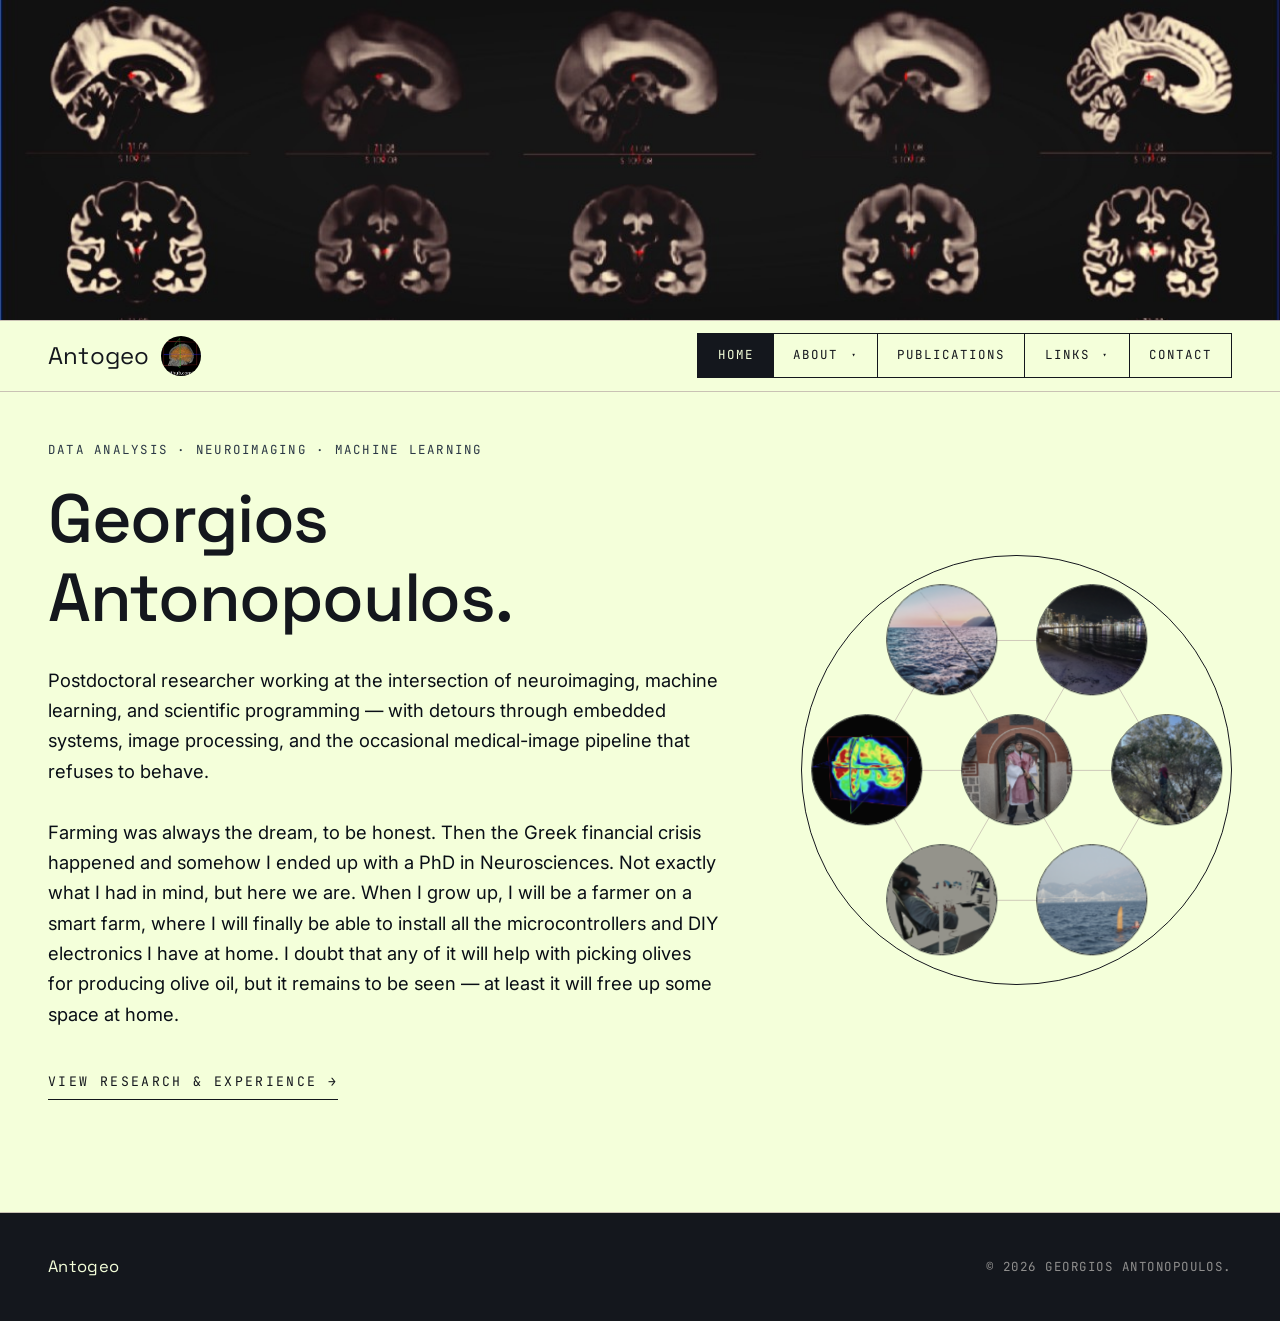
==== index.html @ 0aec71df "edit photo in index" ====
<!DOCTYPE html>
<html lang="en">
<head>
    <meta charset="UTF-8">
    <meta name="viewport" content="width=device-width, initial-scale=1.0">
    <meta name="description" content="Georgios Antonopoulos &mdash; data analysis, neuroimaging, machine learning, scientific programming.">
    <title>Antogeo &mdash; Georgios Antonopoulos</title>
    <link rel="stylesheet" href="css/style.css">
    <link href="https://fonts.googleapis.com/css2?family=Inter:wght@300;400;500;600&family=JetBrains+Mono:wght@400;500&family=Space+Grotesk:wght@400;500;600;700&display=swap" rel="stylesheet">
</head>
<body>

    <div class="page-banner">
        <img src="img/header.jpeg" alt="">
    </div>

    <header class="masthead" id="masthead">
        <div class="wrap masthead__inner">
            <div class="wordmark-group">
                <a href="index.html" class="wordmark">Antogeo</a>
                <a href="https://github.com/antogeo" class="wordmark__logo-link" target="_blank" rel="noopener" aria-label="GitHub: antogeo"><img src="img/3d_link_30pc.jpg" alt="" class="wordmark__logo"></a>
            </div>
            <nav class="primary-nav" id="primaryNav" aria-label="Primary">
                <button class="primary-nav__close" id="navClose" aria-label="Close menu">&times;</button>
                <ol>
                    <li><a href="index.html" class="is-current">Home</a></li>
                    <li class="has-submenu">
                        <a href="more.html">About <span class="caret">&#9662;</span></a>
                        <ul class="submenu">
                            <li><a href="more.html">About me</a></li>
                            <li><a href="education.html">Education</a></li>
                            <li><a href="research.html">Research &amp; Experience</a></li>
                            <li><a href="previous_experience.html">Previous Experience</a></li>
                        </ul>
                    </li>
                    <li><a href="publications.html">Publications</a></li>
                    <li class="has-submenu">
                        <a href="links.html">Links <span class="caret">&#9662;</span></a>
                        <ul class="submenu">
                            <li><a href="links.html">Neuroimaging Links</a></li>
                            <li><a href="interesting_link.html">Interesting Link</a></li>
                        </ul>
                    </li>
                    <li><a href="contact.html">Contact</a></li>
                </ol>
            </nav>
            <button class="menu-trigger" id="menuTrigger" aria-label="Open menu">
                <span></span><span></span>
            </button>
        </div>
    </header>

    <section class="intro" id="top">
        <div class="wrap intro__grid">
            <div class="intro__lede">
                <p class="kicker">Data Analysis &middot; Neuroimaging &middot; Machine Learning</p>
                <h1>Georgios<br>Antonopoulos.</h1>
                <p class="intro__deck">Postdoctoral researcher working at the intersection of neuroimaging, machine learning, 
                    and scientific programming &mdash; with detours through embedded systems, image processing, 
                    and the occasional medical-image pipeline that refuses to behave. 
                    <br><br>
                    Farming was always the dream, to be honest. Then the Greek financial crisis happened 
                    and somehow I ended up with a PhD in Neurosciences. Not exactly what I had in mind, 
                    but here we are. When I grow up, I will be a farmer on a smart farm, where I will 
                    finally be able to install all the microcontrollers and DIY electronics I have at home. 
                    I doubt that any of it will help with picking olives for producing olive oil, 
                    but it remains to be seen &mdash; at least it will free up some space at home.</p>
                <a href="research.html" class="action">View research &amp; experience &rarr;</a>
            </div>
            <aside class="intro__seal">
                <div class="seal" aria-label="Interactive grid of research topics">
                    <svg class="seal__lines" viewBox="0 0 100 100" preserveAspectRatio="none" aria-hidden="true">
                        <line x1="50" y1="50" x2="85" y2="50"/>
                        <line x1="50" y1="50" x2="67.5" y2="19.7"/>
                        <line x1="50" y1="50" x2="32.5" y2="19.7"/>
                        <line x1="50" y1="50" x2="15" y2="50"/>
                        <line x1="50" y1="50" x2="32.5" y2="80.3"/>
                        <line x1="50" y1="50" x2="67.5" y2="80.3"/>
                        <line x1="85" y1="50" x2="67.5" y2="19.7"/>
                        <line x1="67.5" y1="19.7" x2="32.5" y2="19.7"/>
                        <line x1="32.5" y1="19.7" x2="15" y2="50"/>
                        <line x1="15" y1="50" x2="32.5" y2="80.3"/>
                        <line x1="32.5" y1="80.3" x2="67.5" y2="80.3"/>
                        <line x1="67.5" y1="80.3" x2="85" y2="50"/>
                    </svg>
                    <a class="seal__node" style="--x:50%; --y:50%;" href="" aria-label="Seoul Palace" title="Korea">
                        <img src="img/seoul.jpg" alt="" loading="OHBM2024">
                    </a>
                    <a class="seal__node" style="--x:85%; --y:50%;" href="" aria-label="Morphometry" title="Olive oil production">
                        <img src="img/olive_tree.jpg" alt="" loading="olive harvesting 2025">
                    </a>
                    <a class="seal__node" style="--x:67.5%; --y:19.7%;" href="" aria-label="Busan" title="Busan2024">
                        <img src="img/busan.jpg" alt="" loading="Busan2024">
                    </a>
                    <a class="seal__node" style="--x:32.5%; --y:19.7%;" href="" aria-label="Mak Sunset" title="sunset_easter2026">
                        <img src="img/sunset_mak.jpg" alt="" loading="lazy">
                    </a>
                    <a class="seal__node" style="--x:15%; --y:50%;" href="" aria-label="PET imaging" title="PET imaging">
                        <img src="img/PET_sample.png" alt="" loading="lazy">
                    </a>
                    <a class="seal__node" style="--x:32.5%; --y:80.3%;" href="" aria-label="Sleep" title="Sleep">
                        <img src="img/sleep_head.png" alt="" loading="lazy">
                    </a>
                    <a class="seal__node" style="--x:67.5%; --y:80.3%;" href="" aria-label="Disorders of consciousness" title="Water-ski">
                        <img src="img/waterski.jpg" alt="" loading="waterski">
                    </a>
                </div>
            </aside>
        </div>
    </section>

    <footer class="colophon">
        <div class="wrap colophon__inner">
            <p class="colophon__mark">Antogeo</p>
            <p class="colophon__line">&copy; <span id="year"></span> Georgios Antonopoulos.</p>
        </div>
    </footer>

    <script src="js/main.js"></script>
</body>
</html>
---- css/style.css ----
/* =========================================================
   THEME
   ========================================================= */
:root {
    --tone-paper:        #f4ffda;
    --tone-vellum:       #afc788;
    --tone-ink:          #14171d;
    --tone-graphite:     #090e16;
    --tone-rule:         #c9c2b4;

    --tone-mark:         #2a3744;
    --tone-mark-deep:    #111722;

    --face-display: 'Space Grotesk', 'Helvetica Neue', Arial, sans-serif;
    --face-body:    'Inter', 'Helvetica Neue', Arial, sans-serif;
    --face-mono:    'JetBrains Mono', 'Courier New', ui-monospace, monospace;

    --measure: 1240px;
    --gutter: 1.75rem;
    --band: 7rem;
    --hairline: 1px;
}

/* =========================================================
   RESET / BASE
   ========================================================= */
*, *::before, *::after { box-sizing: border-box; }

html {
    scroll-behavior: smooth;
    scroll-padding-top: 70px;
}

body {
    margin: 0;
    font-family: var(--face-body);
    font-size: 16.5px;
    line-height: 1.65;
    color: var(--tone-ink);
    background: var(--tone-paper);
    -webkit-font-smoothing: antialiased;
    text-rendering: optimizeLegibility;
}

img { max-width: 100%; display: block; }
button { font: inherit; cursor: pointer; }

a {
    color: inherit;
    text-decoration: none;
    transition: color 0.2s ease, border-color 0.2s ease;
}

h1, h2, h3 {
    font-family: var(--face-display);
    font-weight: 500;
    line-height: 1.15;
    letter-spacing: -0.02em;
    margin: 0 0 1rem;
}
h1 { font-size: clamp(2.5rem, 5.5vw, 4.25rem); }
h2 { font-size: clamp(1.85rem, 3.6vw, 2.75rem); }
h3 { font-size: 1.15rem; letter-spacing: 0; }

p { margin: 0 0 1rem; }

.wrap {
    width: 100%;
    max-width: var(--measure);
    margin-inline: auto;
    padding-inline: var(--gutter);
}

.kicker {
    font-family: var(--face-mono);
    font-size: 0.78rem;
    letter-spacing: 0.18em;
    text-transform: uppercase;
    color: var(--tone-mark);
    margin: 0 0 1.25rem;
}

.standfirst {
    font-family: var(--face-display);
    font-size: clamp(1.2rem, 2vw, 1.5rem);
    line-height: 1.4;
    color: var(--tone-ink);
    margin: 0 0 2rem;
}

.prose p { color: var(--tone-graphite); }
.prose em { color: var(--tone-mark); font-style: italic; }
.prose b, .prose strong { color: var(--tone-ink); font-weight: 600; }

.action {
    display: inline-block;
    font-family: var(--face-mono);
    font-size: 0.82rem;
    letter-spacing: 0.18em;
    text-transform: uppercase;
    color: var(--tone-ink);
    border-bottom: var(--hairline) solid var(--tone-ink);
    padding: 0.4rem 0;
}
.action:hover { color: var(--tone-mark); border-color: var(--tone-mark); }

.action--solid {
    border: var(--hairline) solid var(--tone-ink);
    background: var(--tone-ink);
    color: var(--tone-paper);
    padding: 0.95rem 2rem;
}
.action--solid:hover {
    background: var(--tone-mark);
    border-color: var(--tone-mark);
    color: var(--tone-paper);
}

/* =========================================================
   MASTHEAD
   ========================================================= */
.masthead {
    position: sticky;
    top: 0;
    z-index: 50;
    background: var(--tone-paper);
    border-top: var(--hairline) solid var(--tone-rule);
    border-bottom: var(--hairline) solid var(--tone-rule);
}
.masthead.is-pinned {
    background: var(--tone-paper);
    border-bottom-color: var(--tone-rule);
}

.masthead__inner {
    display: flex;
    align-items: center;
    justify-content: space-between;
    height: 70px;
}

.wordmark-group {
    display: inline-flex;
    align-items: center;
    gap: 0.7rem;
}
.wordmark {
    font-family: var(--face-display);
    font-size: 1.5rem;
    letter-spacing: 0.01em;
    color: var(--tone-ink);
}
.wordmark__logo-link {
    display: inline-block;
    line-height: 0;
    border-radius: 50%;
    transition: transform 0.2s ease, box-shadow 0.2s ease;
}
.wordmark__logo-link:hover { transform: translateY(-1px); box-shadow: 0 0 0 2px var(--tone-ink); }
.wordmark__logo {
    height: 2.5rem;
    width: 2.5rem;
    border-radius: 50%;
    object-fit: cover;
    display: block;
}

.primary-nav ol {
    list-style: none;
    margin: 0; padding: 0;
    display: flex;
    border: var(--hairline) solid var(--tone-ink);
}
.primary-nav li { position: relative; }
.primary-nav li + li { border-left: var(--hairline) solid var(--tone-ink); }
.primary-nav a {
    display: block;
    padding: 0.7rem 1.2rem;
    font-family: var(--face-mono);
    font-size: 0.78rem;
    letter-spacing: 0.16em;
    text-transform: uppercase;
    color: var(--tone-ink);
    background: transparent;
    transition: background 0.2s ease, color 0.2s ease;
}
.primary-nav a:hover,
.primary-nav a.is-current {
    background: var(--tone-ink);
    color: var(--tone-paper);
}
.primary-nav .caret {
    display: inline-block;
    margin-left: 0.45em;
    font-size: 0.7em;
    transform: translateY(-1px);
}

.primary-nav .has-submenu > .submenu {
    position: absolute;
    top: 100%;
    left: -1px;
    margin: 0; padding: 0;
    list-style: none;
    min-width: calc(100% + 2px);
    background: var(--tone-paper);
    border: var(--hairline) solid var(--tone-ink);
    border-top: none;
    z-index: 60;
    opacity: 0;
    visibility: hidden;
    transform: translateY(4px);
    transition: opacity 0.2s ease, transform 0.2s ease, visibility 0.2s;
}
.primary-nav .has-submenu:hover > .submenu,
.primary-nav .has-submenu:focus-within > .submenu {
    opacity: 1;
    visibility: visible;
    transform: translateY(0);
}
.primary-nav .submenu li { border-left: none; }
.primary-nav .submenu li + li {
    border-top: var(--hairline) solid var(--tone-rule);
    border-left: none;
}
.primary-nav .submenu a {
    white-space: nowrap;
    padding: 0.8rem 1.2rem;
    letter-spacing: 0.12em;
}

.menu-trigger,
.primary-nav__close {
    display: none;
    background: none;
    border: none;
    padding: 0.5rem;
}
.menu-trigger span {
    display: block;
    width: 28px;
    height: 1px;
    background: var(--tone-ink);
    margin: 7px 0;
}

/* =========================================================
   INTRO (home)
   ========================================================= */
.intro {
    padding: 3rem 0 var(--band);
    border-bottom: var(--hairline) solid var(--tone-rule);
}
.intro__grid {
    display: grid;
    grid-template-columns: minmax(0, 1.6fr) minmax(0, 1fr);
    gap: 4rem;
    align-items: center;
}
.intro__lede h1 { margin: 0.5rem 0 1.75rem; }
.intro__deck {
    font-size: 1.15rem;
    color: var(--tone-graphite);
    max-width: 56ch;
    margin-bottom: 2.25rem;
}

.intro__seal { display: flex; justify-content: flex-end; }
.seal {
    position: relative;
    width: clamp(360px, 42vw, 510px);
    aspect-ratio: 1;
    border: var(--hairline) solid var(--tone-ink);
    border-radius: 50%;
    background: var(--tone-paper);
}
.seal__lines {
    position: absolute;
    inset: 0;
    width: 100%;
    height: 100%;
    pointer-events: none;
    overflow: visible;
}
.seal__lines line {
    stroke: var(--tone-rule);
    stroke-width: 1;
    vector-effect: non-scaling-stroke;
    opacity: 0.85;
}
.seal__node {
    position: absolute;
    left: var(--x);
    top: var(--y);
    width: 26%;
    aspect-ratio: 1;
    border-radius: 50%;
    border: var(--hairline) solid var(--tone-ink);
    background: var(--tone-paper);
    transform: translate(-50%, -50%);
    transition:
        transform 0.4s cubic-bezier(.2, .8, .2, 1),
        box-shadow 0.4s ease,
        border-color 0.3s ease;
    z-index: 1;
    will-change: transform;
}
.seal__node img {
    width: 100%;
    height: 100%;
    object-fit: cover;
    border-radius: 50%;
    display: block;
    filter: grayscale(0.4) contrast(0.95);
    transition: filter 0.4s ease;
}
.seal__node:hover,
.seal__node:focus-visible {
    transform: translate(-50%, -50%) scale(1.6);
    box-shadow: 0 18px 40px -16px rgba(20, 23, 29, 0.55);
    border-color: var(--tone-mark);
    z-index: 5;
    outline: none;
}
.seal__node:hover img,
.seal__node:focus-visible img {
    filter: grayscale(0) contrast(1);
}

/* =========================================================
   PAGE BANNER
   ========================================================= */
.page-banner {
    background: var(--tone-paper);
    overflow: hidden;
}
.page-banner img {
    display: block;
    width: 100%;
    height: auto;
    max-height: 400px;
    object-fit: cover;
    object-position: center;
}

/* =========================================================
   PAGE HEADER (subpages)
   ========================================================= */
.page-header {
    padding: 1rem 0 1.5rem;
    border-bottom: var(--hairline) solid var(--tone-rule);
}
.page-header__inner { max-width: 920px; }
.page-header .kicker { margin-bottom: 0rem; }
.page-header h1 {
    margin: 0;
    max-width: 22ch;
}

/* =========================================================
   BLOCKS
   ========================================================= */
.block { padding: var(--band) 0; background: var(--tone-paper); }
.block + .block { border-top: var(--hairline) solid var(--tone-rule); }

.block__head {
    max-width: 720px;
    margin-bottom: 4rem;
}
.block__body {
    display: grid;
    grid-template-columns: minmax(0, 1fr) minmax(0, 1.4fr);
    gap: 4rem;
}
.block__body--single { grid-template-columns: minmax(0, 1fr); }

.block__figure { margin: 0 0 2rem; }
.block__figure img {
    width: 100%;
    height: auto;
    border: var(--hairline) solid var(--tone-rule);
}

/* =========================================================
   TIMELINE (education / experience)
   ========================================================= */
.timeline {
    list-style: none;
    margin: 0; padding: 0;
    border-top: var(--hairline) solid var(--tone-rule);
}
.timeline__item {
    display: grid;
    grid-template-columns: 200px 1fr;
    gap: 2.5rem;
    padding: 2.25rem 0;
    border-bottom: var(--hairline) solid var(--tone-rule);
    align-items: baseline;
}
.timeline__when {
    font-family: var(--face-mono);
    font-size: 0.78rem;
    letter-spacing: 0.16em;
    text-transform: uppercase;
    color: var(--tone-mark);
    line-height: 1.4;
}
.timeline__what h3 {
    font-family: var(--face-display);
    font-size: 1.5rem;
    margin-bottom: 0.4rem;
}
.timeline__where {
    font-family: var(--face-body);
    font-size: 0.95rem;
    color: var(--tone-graphite);
    margin: 0 0 0.9rem;
    font-style: italic;
}
.timeline__what p:last-child {
    color: var(--tone-graphite);
    margin: 0;
    max-width: 64ch;
}

/* =========================================================
   PUBLICATIONS — editorial list
   ========================================================= */
.pubs {
    list-style: none;
    margin: 0; padding: 0;
    border-top: var(--hairline) solid var(--tone-rule);
}
.pub {
    display: grid;
    grid-template-columns: 200px 1fr;
    gap: 2.5rem;
    padding: 2.25rem 0;
    border-bottom: var(--hairline) solid var(--tone-rule);
    align-items: start;
    transition: padding 0.25s ease;
}
.pub:hover { padding-inline: 0.5rem; }
.pub__thumb {
    width: 100%;
    aspect-ratio: 4 / 3;
    overflow: hidden;
    background: var(--tone-vellum);
    border: var(--hairline) solid var(--tone-rule);
}
.pub__thumb img {
    width: 100%;
    height: 100%;
    object-fit: cover;
}
.pub__copy h3 {
    font-family: var(--face-display);
    font-size: 1.35rem;
    line-height: 1.25;
    margin: 0 0 0.6rem;
}
.pub__copy h3 a { color: var(--tone-ink); border-bottom: var(--hairline) solid transparent; }
.pub__copy h3 a:hover { color: var(--tone-mark); border-bottom-color: var(--tone-mark); }
.pub__authors {
    color: var(--tone-graphite);
    margin: 0 0 0.4rem;
    max-width: 64ch;
}
.pub__venue {
    font-family: var(--face-mono);
    font-size: 0.78rem;
    letter-spacing: 0.14em;
    text-transform: uppercase;
    color: var(--tone-mark);
    margin: 0;
}

/* =========================================================
   LINKS — card grid
   ========================================================= */
.links-grid {
    display: grid;
    grid-template-columns: repeat(auto-fill, minmax(220px, 1fr));
    gap: 1.5rem;
    margin-top: 1rem;
}
.links-card {
    display: flex;
    flex-direction: column;
    align-items: center;
    justify-content: center;
    text-align: center;
    gap: 1rem;
    padding: 2rem 1.25rem;
    border: var(--hairline) solid var(--tone-rule);
    background: var(--tone-paper);
    color: var(--tone-ink);
    transition: border-color 0.2s ease, transform 0.2s ease;
    aspect-ratio: 1 / 1;
}
.links-card:hover {
    border-color: var(--tone-ink);
    transform: translateY(-2px);
}
.links-card img {
    max-height: 80px;
    max-width: 80%;
    object-fit: contain;
}
.links-card span {
    font-family: var(--face-mono);
    font-size: 0.78rem;
    letter-spacing: 0.14em;
    text-transform: uppercase;
}

/* =========================================================
   ENQUIRY / CONTACT
   ========================================================= */
.enquiry {
    display: grid;
    grid-template-columns: minmax(0, 1fr) minmax(0, 1fr);
    gap: 4rem;
}
.dossier {
    margin: 1.5rem 0 0;
    display: grid;
    grid-template-columns: 110px 1fr;
    column-gap: 1.5rem;
    row-gap: 0;
}
.dossier dt, .dossier dd {
    padding: 1rem 0;
    border-top: var(--hairline) solid var(--tone-rule);
    margin: 0;
}
.dossier dt {
    font-family: var(--face-mono);
    font-size: 0.78rem;
    letter-spacing: 0.16em;
    text-transform: uppercase;
    color: var(--tone-graphite);
}
.dossier dd a:hover { color: var(--tone-mark); }
.dossier dt:last-of-type, .dossier dd:last-of-type {
    border-bottom: var(--hairline) solid var(--tone-rule);
}

/* =========================================================
   COLOPHON
   ========================================================= */
.colophon {
    background: var(--tone-ink);
    color: var(--tone-paper);
    padding: 2.5rem 0;
}
.colophon__inner {
    display: flex;
    justify-content: space-between;
    align-items: center;
    gap: 1rem;
    flex-wrap: wrap;
}
.colophon__mark {
    font-family: var(--face-display);
    letter-spacing: 0.02em;
    margin: 0;
}
.colophon__line {
    font-family: var(--face-mono);
    font-size: 0.78rem;
    letter-spacing: 0.12em;
    text-transform: uppercase;
    color: rgba(244, 241, 234, 0.55);
    margin: 0;
}

/* =========================================================
   RESPONSIVE
   ========================================================= */
@media (max-width: 960px) {
    :root { --band: 5rem; }
    .intro__grid,
    .block__body,
    .enquiry { grid-template-columns: 1fr; gap: 2.5rem; }
    .intro__seal { justify-content: flex-start; }
    .timeline__item { grid-template-columns: 140px 1fr; gap: 1.5rem; }
    .pub { grid-template-columns: 140px 1fr; gap: 1.5rem; }
}

@media (max-width: 640px) {
    .menu-trigger { display: block; }
    .primary-nav {
        position: fixed;
        inset: 0 -100% 0 auto;
        width: 82%;
        max-width: 320px;
        background: var(--tone-paper);
        border-left: var(--hairline) solid var(--tone-rule);
        padding: 5rem 2rem 2rem;
        transition: inset 0.3s ease;
    }
    .primary-nav.is-open { inset: 0 0 0 auto; }
    .primary-nav ol {
        flex-direction: column;
        border: none;
    }
    .primary-nav li + li {
        border-left: none;
        border-top: var(--hairline) solid var(--tone-rule);
    }
    .primary-nav a { padding: 1rem 0; }
    .primary-nav .has-submenu > .submenu {
        position: static;
        opacity: 1;
        visibility: visible;
        transform: none;
        border: none;
        background: transparent;
        padding-left: 1rem;
        min-width: 0;
    }
    .primary-nav .submenu li + li { border-top: var(--hairline) solid var(--tone-rule); }
    .primary-nav .submenu a { padding: 0.75rem 0; }
    .primary-nav__close {
        display: block;
        position: absolute;
        top: 1rem; right: 1.25rem;
        font-size: 1.6rem;
        color: var(--tone-ink);
    }

    .timeline__item { grid-template-columns: 1fr; }
    .pub { grid-template-columns: 1fr; }
    .pub__thumb { max-width: 260px; }
    .dossier { grid-template-columns: 1fr; }
    .dossier dd { padding-top: 0; border-top: none; }
    .dossier dt { padding-bottom: 0.25rem; }
}
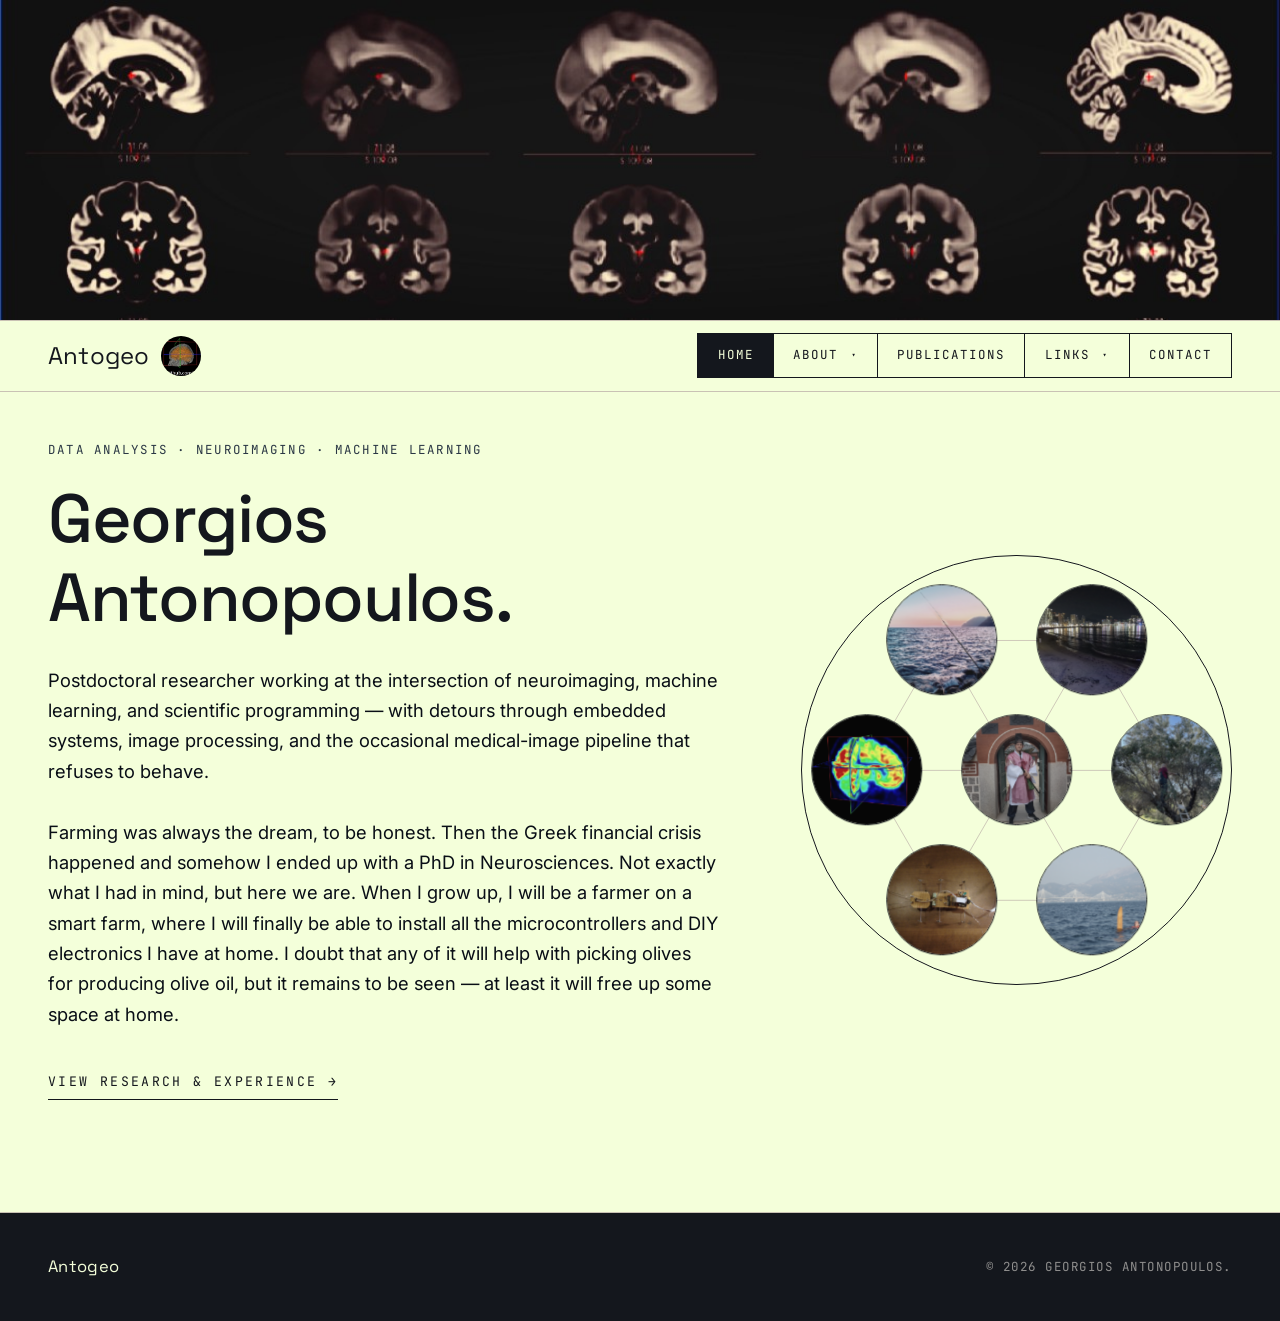
==== commit 4e78226d: "edit photo in index" ====
--- a/index.html
+++ b/index.html
@@ -98,8 +98,8 @@
                     <a class="seal__node" style="--x:15%; --y:50%;" href="" aria-label="PET imaging" title="PET imaging">
                         <img src="img/PET_sample.png" alt="" loading="lazy">
                     </a>
-                    <a class="seal__node" style="--x:32.5%; --y:80.3%;" href="" aria-label="Sleep" title="Sleep">
-                        <img src="img/sleep_head.png" alt="" loading="lazy">
+                    <a class="seal__node" style="--x:32.5%; --y:80.3%;" href="" aria-label="Stickito" title="mini robot">
+                        <img src="img/stickito.jpg" alt="" loading="nitinol">
                     </a>
                     <a class="seal__node" style="--x:67.5%; --y:80.3%;" href="" aria-label="Disorders of consciousness" title="Water-ski">
                         <img src="img/waterski.jpg" alt="" loading="waterski">
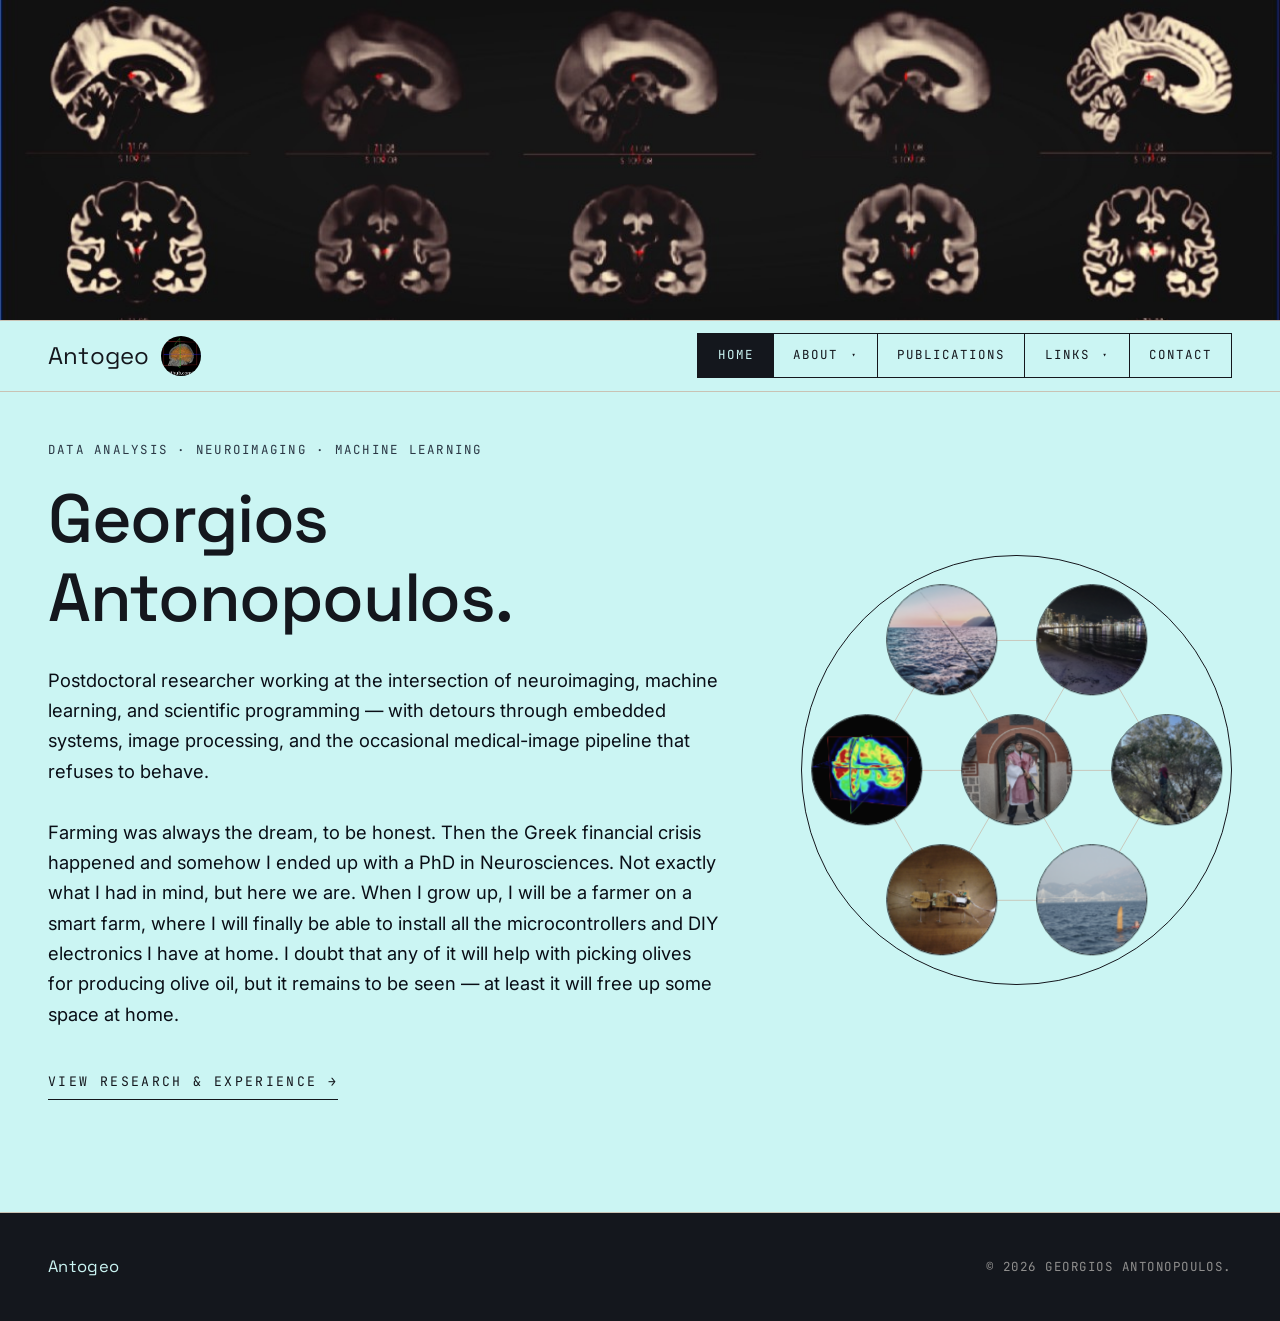
==== commit 1cbc030f: "index grid" ====
--- a/index.html
+++ b/index.html
@@ -84,25 +84,25 @@
                         <line x1="67.5" y1="80.3" x2="85" y2="50"/>
                     </svg>
                     <a class="seal__node" style="--x:50%; --y:50%;" href="" aria-label="Seoul Palace" title="Korea">
-                        <img src="img/seoul.jpg" alt="" loading="OHBM2024">
+                        <img src="img/seoul.jpg" alt="" loading="eager">
                     </a>
                     <a class="seal__node" style="--x:85%; --y:50%;" href="" aria-label="Morphometry" title="Olive oil production">
-                        <img src="img/olive_tree.jpg" alt="" loading="olive harvesting 2025">
+                        <img src="img/olive_tree.jpg" alt="" loading="eager">
                     </a>
                     <a class="seal__node" style="--x:67.5%; --y:19.7%;" href="" aria-label="Busan" title="Busan2024">
-                        <img src="img/busan.jpg" alt="" loading="Busan2024">
+                        <img src="img/busan.jpg" alt="" loading="eager">
                     </a>
                     <a class="seal__node" style="--x:32.5%; --y:19.7%;" href="" aria-label="Mak Sunset" title="sunset_easter2026">
-                        <img src="img/sunset_mak.jpg" alt="" loading="lazy">
+                        <img src="img/sunset_mak.jpg" alt="" loading="eager">
                     </a>
                     <a class="seal__node" style="--x:15%; --y:50%;" href="" aria-label="PET imaging" title="PET imaging">
-                        <img src="img/PET_sample.png" alt="" loading="lazy">
+                        <img src="img/PET_sample.png" alt="" loading="eager">
                     </a>
                     <a class="seal__node" style="--x:32.5%; --y:80.3%;" href="" aria-label="Stickito" title="mini robot">
-                        <img src="img/stickito.jpg" alt="" loading="nitinol">
+                        <img src="img/stickito.jpg" alt="" loading="eager">
                     </a>
                     <a class="seal__node" style="--x:67.5%; --y:80.3%;" href="" aria-label="Disorders of consciousness" title="Water-ski">
-                        <img src="img/waterski.jpg" alt="" loading="waterski">
+                        <img src="img/waterski.jpg" alt="" loading="eager">
                     </a>
                 </div>
             </aside>
--- a/css/style.css
+++ b/css/style.css
@@ -2,7 +2,7 @@
    THEME
    ========================================================= */
 :root {
-    --tone-paper:        #f4ffda;
+    --tone-paper:        #cbf5f3;
     --tone-vellum:       #afc788;
     --tone-ink:          #14171d;
     --tone-graphite:     #090e16;
@@ -573,6 +573,79 @@
     text-transform: uppercase;
     color: rgba(244, 241, 234, 0.55);
     margin: 0;
+}
+
+/* =========================================================
+   LIGHTBOX
+   ========================================================= */
+.lightbox {
+    position: fixed;
+    inset: 0;
+    z-index: 200;
+    display: flex;
+    align-items: center;
+    justify-content: center;
+    padding: 2rem;
+    background: rgba(9, 14, 22, 0.92);
+    opacity: 0;
+    visibility: hidden;
+    transition: opacity 0.3s ease, visibility 0s linear 0.3s;
+}
+.lightbox.is-open {
+    opacity: 1;
+    visibility: visible;
+    transition: opacity 0.3s ease, visibility 0s linear 0s;
+}
+.lightbox__figure {
+    margin: 0;
+    max-width: min(94vw, 1200px);
+    display: flex;
+    flex-direction: column;
+    align-items: center;
+    gap: 1rem;
+    transform: scale(0.96);
+    transition: transform 0.3s cubic-bezier(.2, .8, .2, 1);
+}
+.lightbox.is-open .lightbox__figure { transform: scale(1); }
+.lightbox__img {
+    max-width: 100%;
+    max-height: 82vh;
+    width: auto;
+    height: auto;
+    object-fit: contain;
+    border-radius: 6px;
+    box-shadow: 0 24px 80px rgba(0, 0, 0, 0.6);
+    background: var(--tone-paper);
+}
+.lightbox__caption {
+    font-family: var(--face-mono);
+    font-size: 0.78rem;
+    letter-spacing: 0.18em;
+    text-transform: uppercase;
+    color: var(--tone-paper);
+    text-align: center;
+    margin: 0;
+    min-height: 1em;
+}
+.lightbox__close {
+    position: absolute;
+    top: 1.25rem;
+    right: 1.5rem;
+    width: 44px;
+    height: 44px;
+    border: var(--hairline) solid var(--tone-paper);
+    background: transparent;
+    color: var(--tone-paper);
+    font-size: 1.6rem;
+    line-height: 1;
+    border-radius: 50%;
+    transition: background 0.2s ease, color 0.2s ease;
+}
+.lightbox__close:hover,
+.lightbox__close:focus-visible {
+    background: var(--tone-paper);
+    color: var(--tone-ink);
+    outline: none;
 }
 
 /* =========================================================
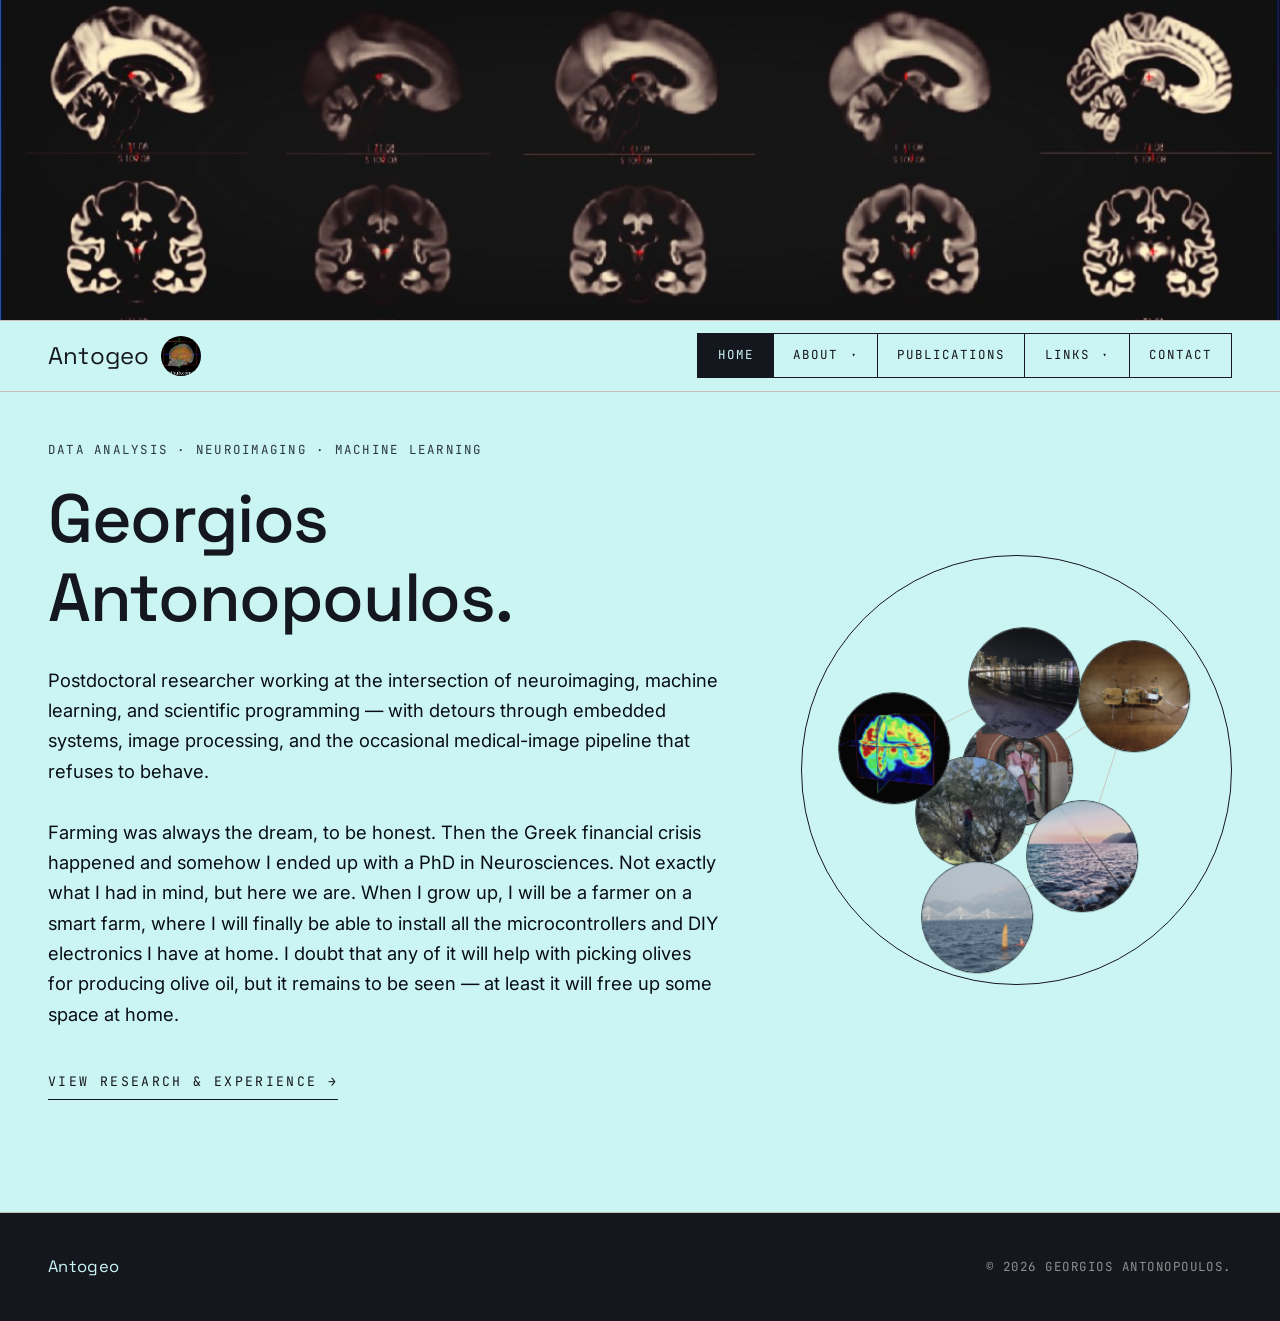
==== commit 0e2ce2d5: "make grid increase dynamically" ====
--- a/index.html
+++ b/index.html
@@ -68,41 +68,27 @@
                 <a href="research.html" class="action">View research &amp; experience &rarr;</a>
             </div>
             <aside class="intro__seal">
-                <div class="seal" aria-label="Interactive grid of research topics">
-                    <svg class="seal__lines" viewBox="0 0 100 100" preserveAspectRatio="none" aria-hidden="true">
-                        <line x1="50" y1="50" x2="85" y2="50"/>
-                        <line x1="50" y1="50" x2="67.5" y2="19.7"/>
-                        <line x1="50" y1="50" x2="32.5" y2="19.7"/>
-                        <line x1="50" y1="50" x2="15" y2="50"/>
-                        <line x1="50" y1="50" x2="32.5" y2="80.3"/>
-                        <line x1="50" y1="50" x2="67.5" y2="80.3"/>
-                        <line x1="85" y1="50" x2="67.5" y2="19.7"/>
-                        <line x1="67.5" y1="19.7" x2="32.5" y2="19.7"/>
-                        <line x1="32.5" y1="19.7" x2="15" y2="50"/>
-                        <line x1="15" y1="50" x2="32.5" y2="80.3"/>
-                        <line x1="32.5" y1="80.3" x2="67.5" y2="80.3"/>
-                        <line x1="67.5" y1="80.3" x2="85" y2="50"/>
-                    </svg>
-                    <a class="seal__node" style="--x:50%; --y:50%;" href="" aria-label="Seoul Palace" title="Korea">
-                        <img src="img/seoul.jpg" alt="" loading="eager">
+                <div class="seal" aria-label="Photo grid">
+                    <a class="seal__node" href="img/seoul.jpg" title="Korea — OHBM2024">
+                        <img src="img/seoul.jpg" alt="Seoul Palace" loading="eager">
                     </a>
-                    <a class="seal__node" style="--x:85%; --y:50%;" href="" aria-label="Morphometry" title="Olive oil production">
-                        <img src="img/olive_tree.jpg" alt="" loading="eager">
+                    <a class="seal__node" href="img/olive_tree.jpg" title="Olive harvesting 2025">
+                        <img src="img/olive_tree.jpg" alt="Olive tree" loading="eager">
                     </a>
-                    <a class="seal__node" style="--x:67.5%; --y:19.7%;" href="" aria-label="Busan" title="Busan2024">
-                        <img src="img/busan.jpg" alt="" loading="eager">
+                    <a class="seal__node" href="img/busan.jpg" title="Busan 2024">
+                        <img src="img/busan.jpg" alt="Busan" loading="eager">
                     </a>
-                    <a class="seal__node" style="--x:32.5%; --y:19.7%;" href="" aria-label="Mak Sunset" title="sunset_easter2026">
-                        <img src="img/sunset_mak.jpg" alt="" loading="eager">
+                    <a class="seal__node" href="img/sunset_mak.jpg" title="Sunset, Easter 2026">
+                        <img src="img/sunset_mak.jpg" alt="Mak sunset" loading="eager">
                     </a>
-                    <a class="seal__node" style="--x:15%; --y:50%;" href="" aria-label="PET imaging" title="PET imaging">
-                        <img src="img/PET_sample.png" alt="" loading="eager">
+                    <a class="seal__node" href="img/PET_sample.png" title="PET imaging">
+                        <img src="img/PET_sample.png" alt="PET imaging" loading="eager">
                     </a>
-                    <a class="seal__node" style="--x:32.5%; --y:80.3%;" href="" aria-label="Stickito" title="mini robot">
-                        <img src="img/stickito.jpg" alt="" loading="eager">
+                    <a class="seal__node" href="img/stickito.jpg" title="Stickito — nitinol mini robot">
+                        <img src="img/stickito.jpg" alt="Stickito" loading="eager">
                     </a>
-                    <a class="seal__node" style="--x:67.5%; --y:80.3%;" href="" aria-label="Disorders of consciousness" title="Water-ski">
-                        <img src="img/waterski.jpg" alt="" loading="eager">
+                    <a class="seal__node" href="img/waterski.jpg" title="Water-ski">
+                        <img src="img/waterski.jpg" alt="Water-ski" loading="eager">
                     </a>
                 </div>
             </aside>
--- a/css/style.css
+++ b/css/style.css
@@ -290,9 +290,9 @@
 }
 .seal__node {
     position: absolute;
-    left: var(--x);
-    top: var(--y);
-    width: 26%;
+    left: var(--x, 50%);
+    top: var(--y, 50%);
+    width: var(--node-size, 26%);
     aspect-ratio: 1;
     border-radius: 50%;
     border: var(--hairline) solid var(--tone-ink);
@@ -647,6 +647,34 @@
     color: var(--tone-ink);
     outline: none;
 }
+.lightbox__nav {
+    position: absolute;
+    top: 50%;
+    transform: translateY(-50%);
+    width: 52px;
+    height: 52px;
+    border: var(--hairline) solid var(--tone-paper);
+    border-radius: 50%;
+    background: rgba(20, 23, 29, 0.55);
+    color: var(--tone-paper);
+    font-size: 1.8rem;
+    line-height: 1;
+    display: flex;
+    align-items: center;
+    justify-content: center;
+    transition: background 0.2s ease, color 0.2s ease, transform 0.2s ease;
+}
+.lightbox__nav:hover,
+.lightbox__nav:focus-visible {
+    background: var(--tone-paper);
+    color: var(--tone-ink);
+    outline: none;
+}
+.lightbox__nav[hidden] { display: none; }
+.lightbox__prev { left: 1.5rem; }
+.lightbox__next { right: 1.5rem; }
+.lightbox__prev:hover { transform: translateY(-50%) translateX(-2px); }
+.lightbox__next:hover { transform: translateY(-50%) translateX(2px); }
 
 /* =========================================================
    RESPONSIVE
@@ -662,6 +690,9 @@
 }
 
 @media (max-width: 640px) {
+    .lightbox__nav { width: 42px; height: 42px; font-size: 1.4rem; }
+    .lightbox__prev { left: 0.5rem; }
+    .lightbox__next { right: 0.5rem; }
     .menu-trigger { display: block; }
     .primary-nav {
         position: fixed;
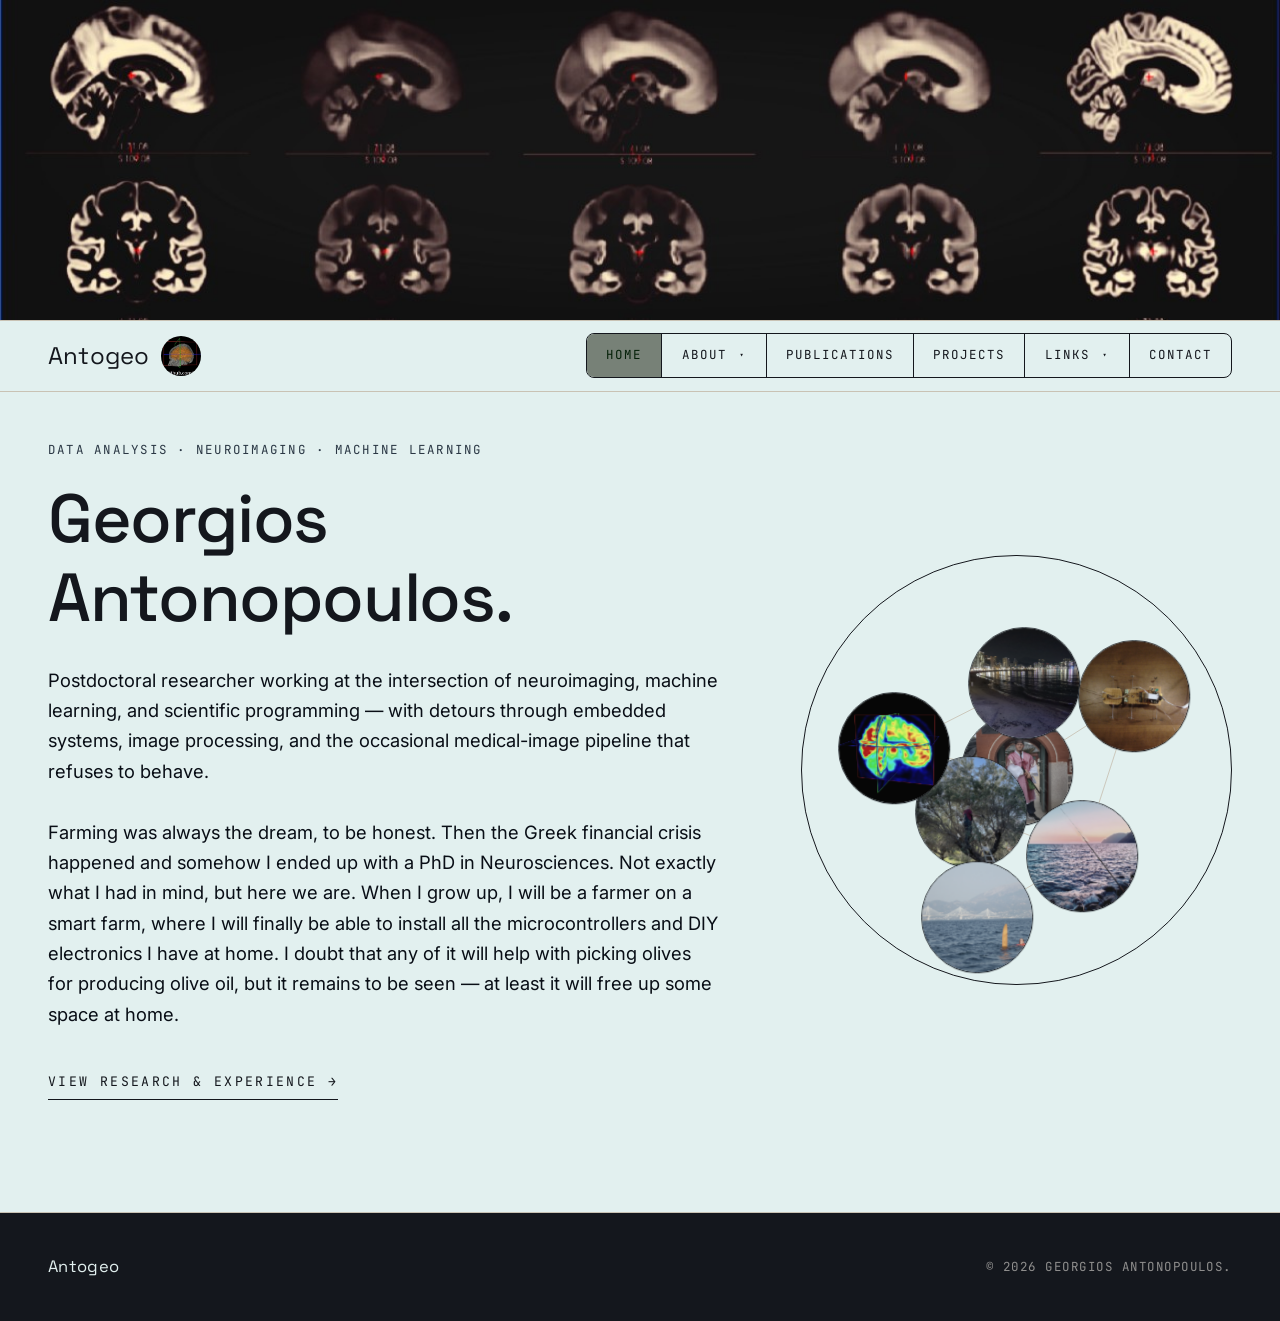
==== commit f35411ce: "add project button and edit all files to include it. add css info" ====
--- a/index.html
+++ b/index.html
@@ -34,6 +34,7 @@
                         </ul>
                     </li>
                     <li><a href="publications.html">Publications</a></li>
+                    <li><a href="projects.html">Projects</a></li>
                     <li class="has-submenu">
                         <a href="links.html">Links <span class="caret">&#9662;</span></a>
                         <ul class="submenu">
@@ -103,5 +104,7 @@
     </footer>
 
     <script src="js/main.js"></script>
+    <script data-goatcounter="https://antogeo.goatcounter.com/count"
+            async src="//gc.zgo.at/count.js"></script>
 </body>
 </html>
--- a/css/style.css
+++ b/css/style.css
@@ -2,7 +2,7 @@
    THEME
    ========================================================= */
 :root {
-    --tone-paper:        #cbf5f3;
+    --tone-paper:        #e2f0ef;
     --tone-vellum:       #afc788;
     --tone-ink:          #14171d;
     --tone-graphite:     #090e16;
@@ -170,9 +170,12 @@
     margin: 0; padding: 0;
     display: flex;
     border: var(--hairline) solid var(--tone-ink);
+    border-radius: 8px;
 }
 .primary-nav li { position: relative; }
 .primary-nav li + li { border-left: var(--hairline) solid var(--tone-ink); }
+.primary-nav li:first-child > a { border-radius: 7px 0 0 7px; }
+.primary-nav li:last-child  > a { border-radius: 0 7px 7px 0; }
 .primary-nav a {
     display: block;
     padding: 0.7rem 1.2rem;
@@ -186,8 +189,10 @@
 }
 .primary-nav a:hover,
 .primary-nav a.is-current {
-    background: var(--tone-ink);
-    color: var(--tone-paper);
+    /* background: var(--tone-ink);
+    color: var(--tone-paper); */
+    background: #778177;
+    color: #042008;
 }
 .primary-nav .caret {
     display: inline-block;
@@ -573,6 +578,181 @@
     text-transform: uppercase;
     color: rgba(244, 241, 234, 0.55);
     margin: 0;
+}
+
+/* =========================================================
+   PROJECTS
+   ========================================================= */
+.projects {
+    padding: 3rem 0 var(--band);
+}
+.projects-grid {
+    display: grid;
+    grid-template-columns: repeat(auto-fill, minmax(300px, 1fr));
+    gap: 1.75rem;
+}
+.project-card {
+    position: relative;
+    display: flex;
+    flex-direction: column;
+    background: var(--tone-paper);
+    border: var(--hairline) solid var(--tone-ink);
+    border-radius: 10px;
+    overflow: hidden;
+    transition: transform 0.3s ease, box-shadow 0.3s ease, border-color 0.3s ease;
+}
+.project-card__link {
+    display: flex;
+    flex-direction: column;
+    height: 100%;
+    color: inherit;
+}
+.project-card:hover,
+.project-card:focus-within {
+    transform: translateY(-3px);
+    box-shadow: 0 18px 36px -22px rgba(20, 23, 29, 0.45);
+    border-color: var(--tone-mark);
+}
+.project-card__thumb {
+    position: relative;
+    aspect-ratio: 16 / 10;
+    background: linear-gradient(135deg, #4a6a78 0%, #14171d 100%);
+    overflow: hidden;
+    border-bottom: var(--hairline) solid var(--tone-ink);
+}
+.project-card[data-tone="data"] .project-card__thumb {
+    background: linear-gradient(135deg, #5b9aa8 0%, #1f3346 60%, #0c1622 100%);
+}
+.project-card[data-tone="ml"] .project-card__thumb {
+    background: linear-gradient(135deg, #b07090 0%, #4a2746 55%, #1c0f1f 100%);
+}
+.project-card__thumb img {
+    width: 100%;
+    height: 100%;
+    object-fit: cover;
+}
+.project-card__badge {
+    position: absolute;
+    top: 0.9rem;
+    left: 0.9rem;
+    font-family: var(--face-mono);
+    font-size: 0.62rem;
+    letter-spacing: 0.18em;
+    text-transform: uppercase;
+    color: var(--tone-paper);
+    background: rgba(20, 23, 29, 0.7);
+    border: 1px solid rgba(244, 241, 234, 0.4);
+    padding: 0.3rem 0.6rem;
+    border-radius: 999px;
+    backdrop-filter: blur(2px);
+}
+.project-card__body {
+    padding: 1.25rem 1.4rem 1.4rem;
+    display: flex;
+    flex-direction: column;
+    gap: 0.45rem;
+    flex: 1;
+}
+.project-card__tags {
+    font-family: var(--face-mono);
+    font-size: 0.66rem;
+    letter-spacing: 0.18em;
+    text-transform: uppercase;
+    color: var(--tone-mark);
+    margin: 0;
+}
+.project-card__title {
+    font-family: var(--face-display);
+    font-size: 1.2rem;
+    font-weight: 500;
+    letter-spacing: -0.01em;
+    margin: 0;
+    color: var(--tone-ink);
+}
+.project-card__blurb {
+    font-size: 0.95rem;
+    line-height: 1.55;
+    color: var(--tone-graphite);
+    margin: 0;
+}
+.project-card__cta {
+    margin-top: 0.6rem;
+    font-family: var(--face-mono);
+    font-size: 0.72rem;
+    letter-spacing: 0.18em;
+    text-transform: uppercase;
+    color: var(--tone-ink);
+    border-bottom: var(--hairline) solid var(--tone-ink);
+    padding-bottom: 0.3rem;
+    align-self: flex-start;
+    transition: color 0.2s ease, border-color 0.2s ease;
+}
+.project-card__link:hover .project-card__cta {
+    color: var(--tone-mark);
+    border-color: var(--tone-mark);
+}
+.project-card--coming { cursor: default; }
+.project-card--coming:hover {
+    transform: none;
+    box-shadow: none;
+    border-color: var(--tone-ink);
+}
+.project-card--coming .project-card__title { color: var(--tone-mark); }
+
+/* =========================================================
+   EMBED LIGHTBOX (project demo iframe)
+   ========================================================= */
+.embed-lightbox {
+    position: fixed;
+    inset: 0;
+    z-index: 200;
+    display: flex;
+    align-items: center;
+    justify-content: center;
+    padding: 2rem;
+    background: rgba(9, 14, 22, 0.92);
+    opacity: 0;
+    visibility: hidden;
+    transition: opacity 0.3s ease, visibility 0s linear 0.3s;
+}
+.embed-lightbox.is-open {
+    opacity: 1;
+    visibility: visible;
+    transition: opacity 0.3s ease, visibility 0s linear 0s;
+}
+.embed-lightbox__frame {
+    width: min(96vw, 1200px);
+    height: min(86vh, 800px);
+    background: var(--tone-paper);
+    border-radius: 8px;
+    overflow: hidden;
+    box-shadow: 0 24px 80px rgba(0, 0, 0, 0.6);
+}
+.embed-lightbox__frame iframe {
+    width: 100%;
+    height: 100%;
+    border: 0;
+    display: block;
+}
+.embed-lightbox__close {
+    position: absolute;
+    top: 1.25rem;
+    right: 1.5rem;
+    width: 44px;
+    height: 44px;
+    border: var(--hairline) solid var(--tone-paper);
+    background: transparent;
+    color: var(--tone-paper);
+    font-size: 1.6rem;
+    line-height: 1;
+    border-radius: 50%;
+    transition: background 0.2s ease, color 0.2s ease;
+}
+.embed-lightbox__close:hover,
+.embed-lightbox__close:focus-visible {
+    background: var(--tone-paper);
+    color: var(--tone-ink);
+    outline: none;
 }
 
 /* =========================================================
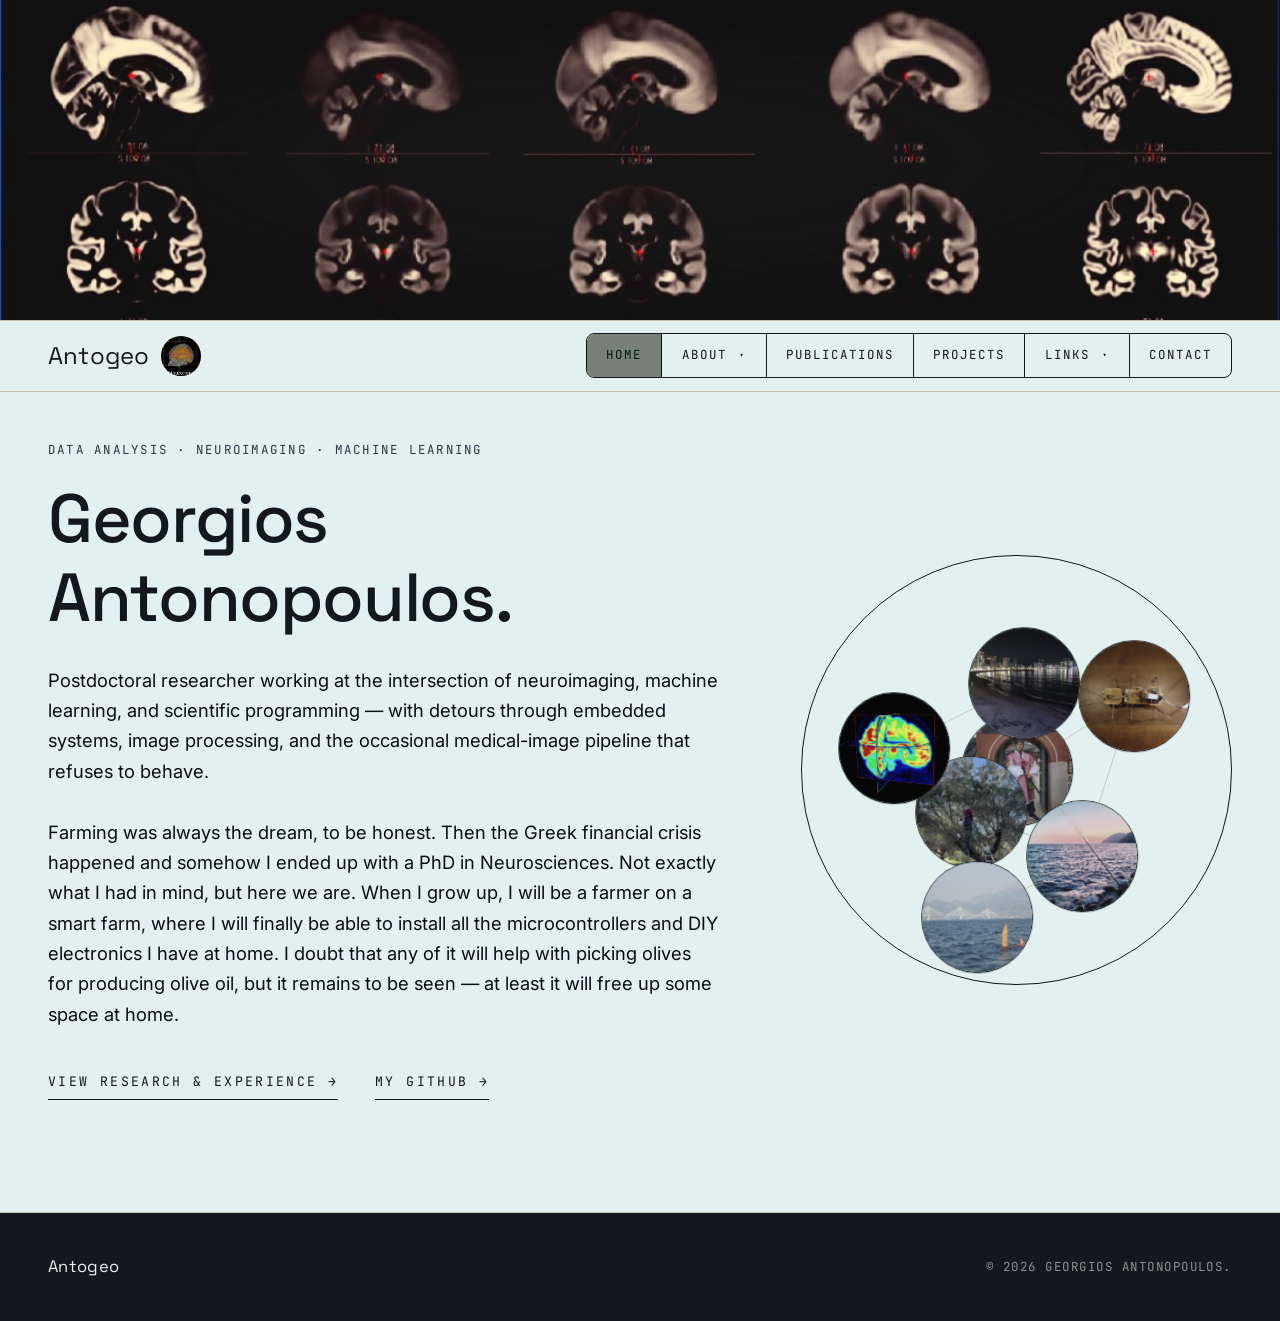
==== commit b43e7554: "NIfTI viewer note box, PODO acronym, GitHub links on home and Interesting Link Co-Authored-By: Claud" ====
--- a/index.html
+++ b/index.html
@@ -67,6 +67,7 @@
                     I doubt that any of it will help with picking olives for producing olive oil, 
                     but it remains to be seen &mdash; at least it will free up some space at home.</p>
                 <a href="research.html" class="action">View research &amp; experience &rarr;</a>
+                <a href="https://github.com/antogeo" class="action" style="margin-left:2rem" target="_blank" rel="noopener">My GitHub &rarr;</a>
             </div>
             <aside class="intro__seal">
                 <div class="seal" aria-label="Photo grid">
--- a/css/style.css
+++ b/css/style.css
@@ -626,6 +626,9 @@
 .project-card[data-tone="ml"] .project-card__thumb {
     background: linear-gradient(135deg, #b07090 0%, #4a2746 55%, #1c0f1f 100%);
 }
+.project-card[data-tone="cam"] .project-card__thumb {
+    background: linear-gradient(135deg, #c98a4b 0%, #5a3a24 55%, #1a120c 100%);
+}
 .project-card__thumb img {
     width: 100%;
     height: 100%;
@@ -698,6 +701,116 @@
     border-color: var(--tone-ink);
 }
 .project-card--coming .project-card__title { color: var(--tone-mark); }
+
+/* =========================================================
+   PC CAM (browser webcam recorder, pc_cam.html)
+   ========================================================= */
+.pccam { padding: 3rem 0 var(--band); }
+.pccam__intro { max-width: 46rem; }
+.pccam__heading { font-size: 1.5rem; margin: 2.5rem 0 0.75rem; }
+.pccam-link { border-bottom: var(--hairline) solid currentColor; }
+.pccam-link:hover { color: var(--tone-mark); }
+button.pccam-link {
+    background: none;
+    border-top: 0; border-left: 0; border-right: 0;
+    padding: 0;
+    font-size: 0.8rem;
+    color: var(--tone-ink);
+}
+.pccam-note {
+    max-width: 46rem;
+    border-left: 3px solid var(--tone-mark);
+    background: rgba(255, 255, 255, 0.45);
+    padding: 0.9rem 1.2rem;
+    margin: 1.5rem 0 2rem;
+    border-radius: 0 8px 8px 0;
+}
+.pccam-note p { margin: 0; color: var(--tone-graphite); }
+.pccam-error { color: #a12a22; font-weight: 500; }
+.pccam-screen {
+    display: block;
+    width: 100%;
+    max-height: 520px;
+    background: var(--tone-ink);
+    border: var(--hairline) solid var(--tone-ink);
+    border-radius: 10px;
+}
+#pccam-preview { aspect-ratio: 16 / 9; }
+.pccam-screen--photo { object-fit: contain; }
+.pccam-select:empty { display: none; }
+.pccam-controls {
+    display: flex;
+    flex-wrap: wrap;
+    align-items: center;
+    gap: 0.6rem;
+    margin: 0.9rem 0;
+}
+.pccam-btn {
+    font-family: var(--face-mono);
+    font-size: 0.74rem;
+    letter-spacing: 0.14em;
+    text-transform: uppercase;
+    color: var(--tone-ink);
+    background: transparent;
+    border: var(--hairline) solid var(--tone-ink);
+    border-radius: 999px;
+    padding: 0.6rem 1.15rem;
+    transition: background 0.2s ease, color 0.2s ease, border-color 0.2s ease;
+}
+.pccam-btn:hover:not(:disabled) { border-color: var(--tone-mark); color: var(--tone-mark); }
+.pccam-btn--solid { background: var(--tone-ink); color: var(--tone-paper); }
+.pccam-btn--solid:hover:not(:disabled) { background: var(--tone-mark); color: var(--tone-paper); }
+.pccam-btn--rec { border-color: #a12a22; color: #a12a22; }
+.pccam-btn--rec.is-recording,
+.pccam-btn--rec.is-recording:hover { background: #a12a22; border-color: #a12a22; color: #fff; }
+.pccam-btn:disabled { opacity: 0.4; cursor: not-allowed; }
+.pccam-select {
+    font: inherit;
+    font-size: 0.9rem;
+    max-width: 100%;
+    color: var(--tone-ink);
+    background: var(--tone-paper);
+    border: var(--hairline) solid var(--tone-ink);
+    border-radius: 6px;
+    padding: 0.45rem 0.6rem;
+}
+.pccam-check { font-size: 0.9rem; display: inline-flex; align-items: center; gap: 0.35rem; }
+.pccam-status { font-family: var(--face-mono); font-size: 0.8rem; color: var(--tone-graphite); margin: 0; }
+.pccam-status.pccam-rec { color: #a12a22; font-weight: 500; }
+.pccam-clips {
+    display: grid;
+    grid-template-columns: repeat(auto-fill, minmax(170px, 1fr));
+    gap: 0.9rem;
+}
+.pccam-clip {
+    border: var(--hairline) solid var(--tone-ink);
+    border-radius: 8px;
+    padding: 0.45rem;
+    font-size: 0.82rem;
+    background: rgba(255, 255, 255, 0.35);
+}
+.pccam-clip img {
+    width: 100%;
+    aspect-ratio: 16 / 9;
+    object-fit: cover;
+    border-radius: 5px;
+    background: var(--tone-ink);
+    cursor: pointer;
+}
+.pccam-clip__name {
+    margin-top: 0.35rem;
+    white-space: nowrap;
+    overflow: hidden;
+    text-overflow: ellipsis;
+}
+.pccam-clip .pccam-clip-actions {
+    display: flex;
+    justify-content: space-between;
+    align-items: center;
+    gap: 0.4rem;
+    margin-top: 0.3rem;
+}
+.pccam-player { margin-top: 1rem; }
 
 /* =========================================================
    EMBED LIGHTBOX (project demo iframe)
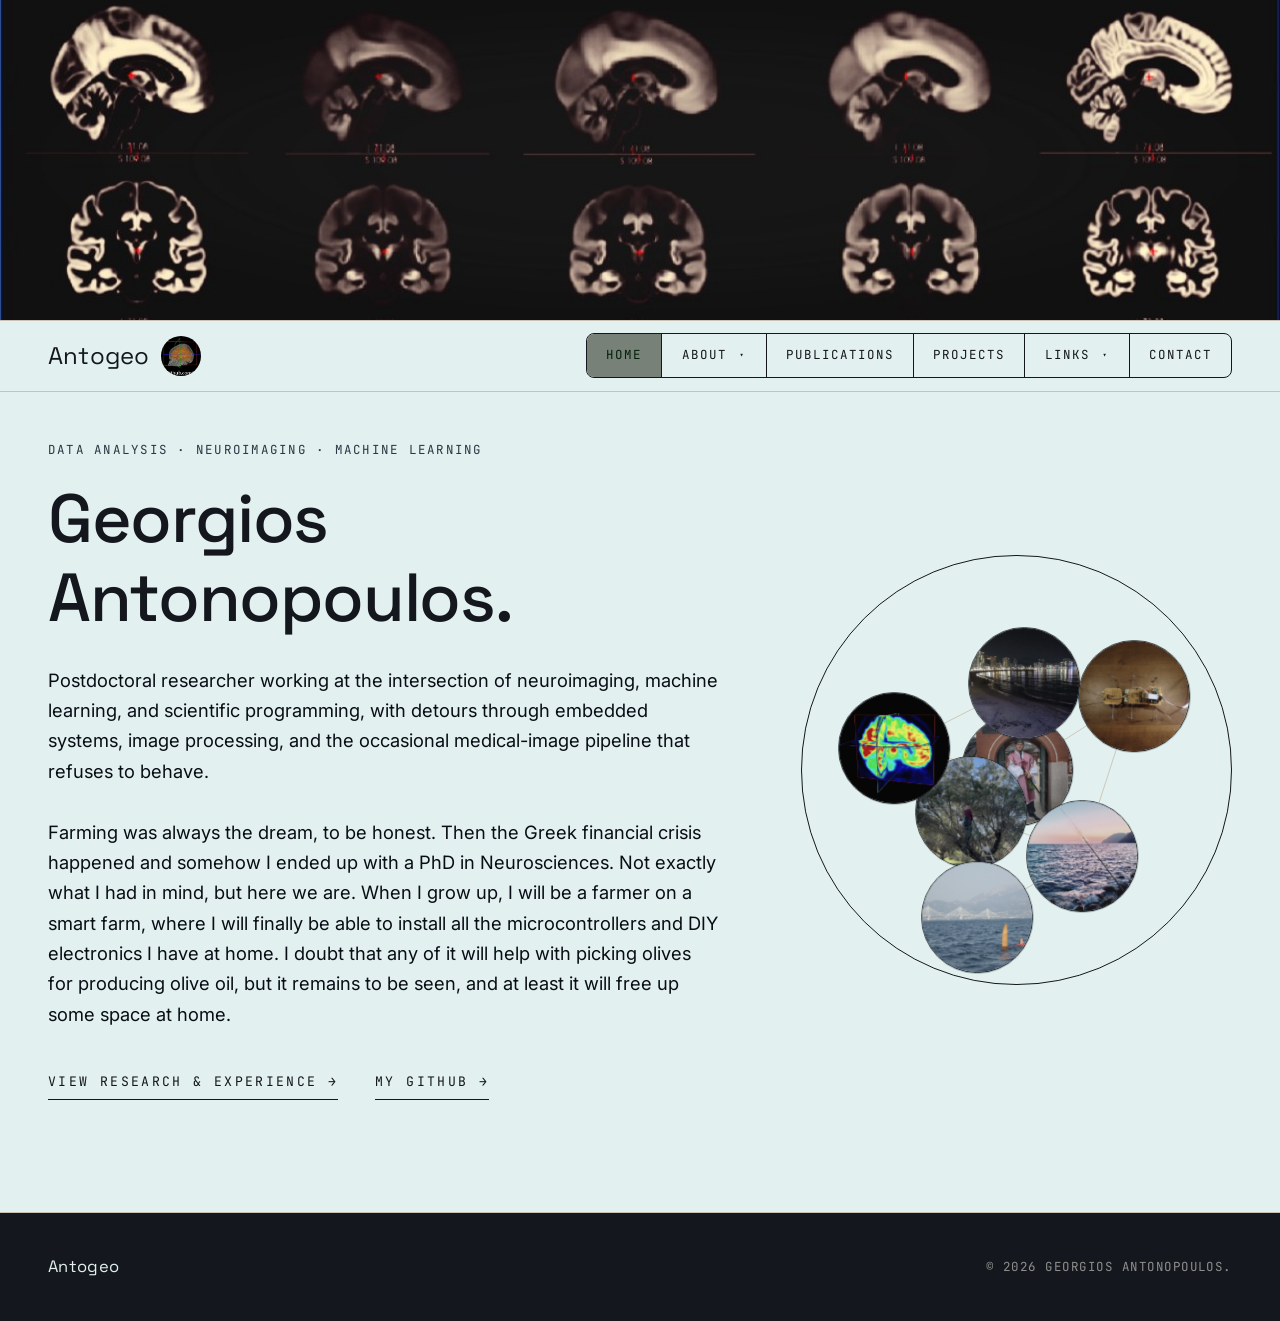
==== commit a0c613c7: "Replace em dashes with commas, colons and wording Co-Authored-By: Claude Sonnet 5.5 <noreply@anthrop" ====
--- a/index.html
+++ b/index.html
@@ -3,8 +3,8 @@
 <head>
     <meta charset="UTF-8">
     <meta name="viewport" content="width=device-width, initial-scale=1.0">
-    <meta name="description" content="Georgios Antonopoulos &mdash; data analysis, neuroimaging, machine learning, scientific programming.">
-    <title>Antogeo &mdash; Georgios Antonopoulos</title>
+    <meta name="description" content="Georgios Antonopoulos: data analysis, neuroimaging, machine learning, scientific programming.">
+    <title>Antogeo | Georgios Antonopoulos</title>
     <link rel="stylesheet" href="css/style.css">
     <link href="https://fonts.googleapis.com/css2?family=Inter:wght@300;400;500;600&family=JetBrains+Mono:wght@400;500&family=Space+Grotesk:wght@400;500;600;700&display=swap" rel="stylesheet">
 </head>
@@ -57,7 +57,7 @@
                 <p class="kicker">Data Analysis &middot; Neuroimaging &middot; Machine Learning</p>
                 <h1>Georgios<br>Antonopoulos.</h1>
                 <p class="intro__deck">Postdoctoral researcher working at the intersection of neuroimaging, machine learning, 
-                    and scientific programming &mdash; with detours through embedded systems, image processing, 
+                    and scientific programming, with detours through embedded systems, image processing, 
                     and the occasional medical-image pipeline that refuses to behave. 
                     <br><br>
                     Farming was always the dream, to be honest. Then the Greek financial crisis happened 
@@ -65,13 +65,13 @@
                     but here we are. When I grow up, I will be a farmer on a smart farm, where I will 
                     finally be able to install all the microcontrollers and DIY electronics I have at home. 
                     I doubt that any of it will help with picking olives for producing olive oil, 
-                    but it remains to be seen &mdash; at least it will free up some space at home.</p>
+                    but it remains to be seen, and at least it will free up some space at home.</p>
                 <a href="research.html" class="action">View research &amp; experience &rarr;</a>
                 <a href="https://github.com/antogeo" class="action" style="margin-left:2rem" target="_blank" rel="noopener">My GitHub &rarr;</a>
             </div>
             <aside class="intro__seal">
                 <div class="seal" aria-label="Photo grid">
-                    <a class="seal__node" href="img/seoul.jpg" title="Korea — OHBM2024">
+                    <a class="seal__node" href="img/seoul.jpg" title="Korea, OHBM2024">
                         <img src="img/seoul.jpg" alt="Seoul Palace" loading="eager">
                     </a>
                     <a class="seal__node" href="img/olive_tree.jpg" title="Olive harvesting 2025">
@@ -86,7 +86,7 @@
                     <a class="seal__node" href="img/PET_sample.png" title="PET imaging">
                         <img src="img/PET_sample.png" alt="PET imaging" loading="eager">
                     </a>
-                    <a class="seal__node" href="img/stickito.jpg" title="Stickito — nitinol mini robot">
+                    <a class="seal__node" href="img/stickito.jpg" title="Stickito: nitinol mini robot">
                         <img src="img/stickito.jpg" alt="Stickito" loading="eager">
                     </a>
                     <a class="seal__node" href="img/waterski.jpg" title="Water-ski">
